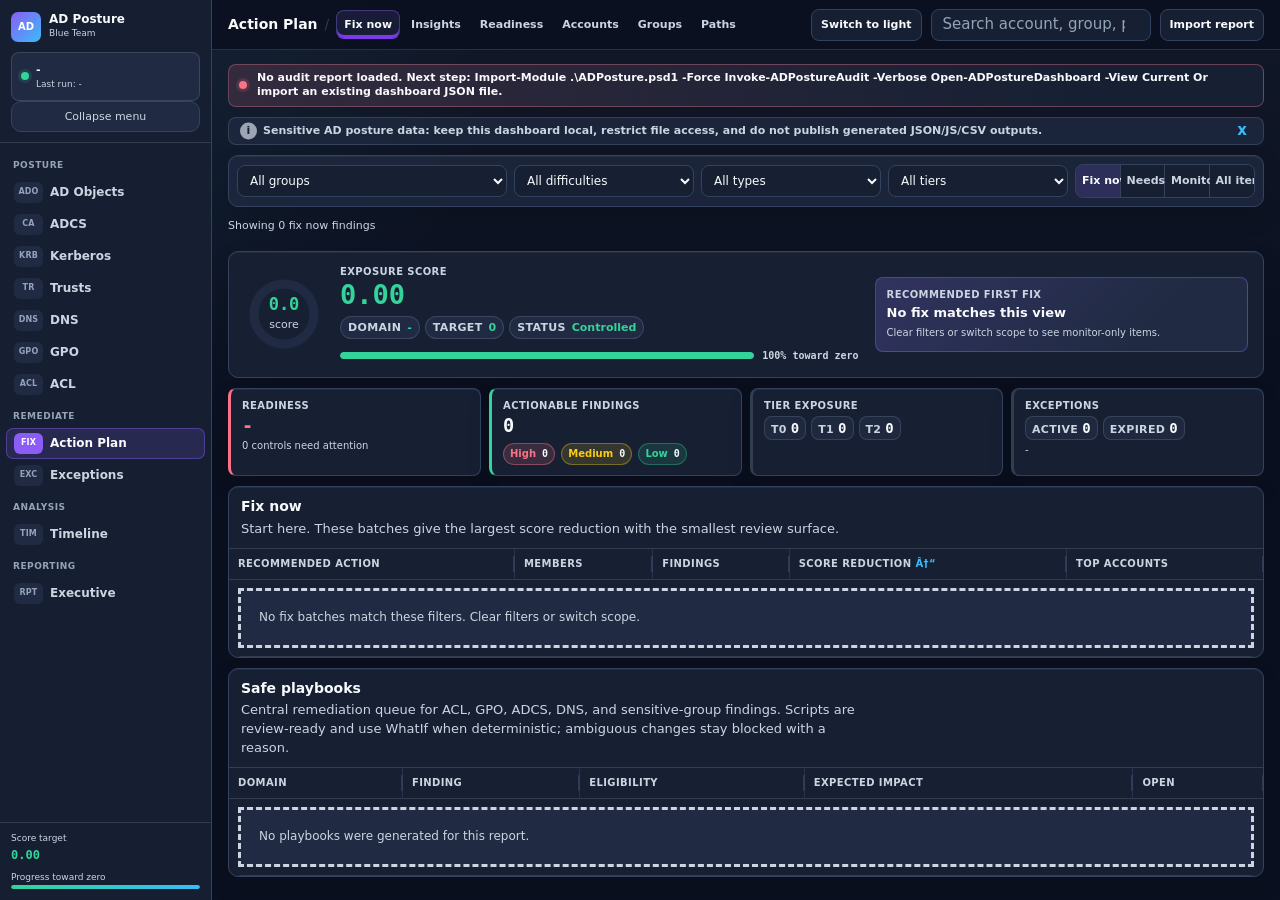
==== dashboard/index.html @ cb4cb3f1 "Initial AD Posture v1 release" ====
<!DOCTYPE html>
<html lang="en">
<head>
  <meta charset="UTF-8" />
  <meta name="viewport" content="width=device-width, initial-scale=1" />
  <meta name="referrer" content="no-referrer" />
  <meta http-equiv="Content-Security-Policy" content="default-src 'self'; script-src 'self'; style-src 'self' 'unsafe-inline'; img-src 'self' data:; object-src 'none'; base-uri 'none'; form-action 'none'" />
  <title>AD Posture - Action Plan</title>
  <link rel="stylesheet" href="styles-v2.css" />
</head>
<body data-page="index.html">
<div class="shell">
  <aside class="sidebar">
    <div class="sb-header">
      <div class="sb-logo">
        <div class="sb-logo-icon">AD</div>
        <div>
          <div class="sb-logo-text">AD Posture</div>
          <div class="sb-logo-ver">Blue Team</div>
        </div>
      </div>
      <div class="sb-domain">
        <div class="sb-domain-dot"></div>
        <div>
          <div class="sb-domain-name" id="sb-domain">-</div>
          <div class="sb-domain-sub" id="sb-lastrun">Last run: -</div>
        </div>
      </div>
    </div>
    <div class="sb-nav">
      <div class="sb-section-label">Posture</div>
      <a class="sb-item" href="objects.html"><span class="sb-icon">ADO</span><span>AD Objects</span></a>
      <a class="sb-item" href="adcs.html"><span class="sb-icon">CA</span><span>ADCS</span></a>
      <a class="sb-item" href="auth.html"><span class="sb-icon">KRB</span><span>Kerberos</span></a>
      <a class="sb-item" href="trusts.html"><span class="sb-icon">TR</span><span>Trusts</span></a>
      <a class="sb-item" href="dns.html"><span class="sb-icon">DNS</span><span>DNS</span></a>
      <a class="sb-item" href="gpo.html"><span class="sb-icon">GPO</span><span>GPO</span></a>
      <a class="sb-item" href="acl.html"><span class="sb-icon">ACL</span><span>ACL</span></a>
      <div class="sb-section-label">Remediate</div>
      <a class="sb-item active" aria-current="page" href="index.html"><span class="sb-icon">FIX</span><span>Action Plan</span></a>
      <a class="sb-item" href="exceptions.html"><span class="sb-icon">EXC</span><span>Exceptions</span></a>
      <div class="sb-section-label">Analysis</div>
      <a class="sb-item" href="timeline.html"><span class="sb-icon">TIM</span><span>Timeline</span></a>
      <div class="sb-section-label">Reporting</div>
      <a class="sb-item" href="executive.html"><span class="sb-icon">RPT</span><span>Executive</span></a>
    </div>
    <div class="sb-footer">
      <div class="sb-footer-label">Score target</div>
      <div class="sb-footer-val ok" id="sb-target">0.00</div>
      <div class="sb-footer-label">Progress toward zero</div>
      <div class="sb-progress-bar"><div class="sb-progress-fill" id="sb-progress" style="width:0%"></div></div>
    </div>
  </aside>
  <div class="main">
    <header class="topbar">
      <div class="topbar-left">
        <span class="page-title">Action Plan</span><span class="topbar-sep">/</span>
        <nav class="topbar-tabs" aria-label="Action plan sections">
          <button type="button" class="topbar-tab" data-panel="actions-panel">Fix now</button>
          <button type="button" class="topbar-tab" data-panel="insights-panel">Insights</button>
          <button type="button" class="topbar-tab" data-panel="readiness-panel">Readiness</button>
          <button type="button" class="topbar-tab" data-panel="accounts-panel">Accounts</button>
          <button type="button" class="topbar-tab" data-panel="groups-panel">Groups</button>
          <button type="button" class="topbar-tab" data-panel="members-panel">Paths</button>
        </nav>
      </div>
      <div class="topbar-right">
        <div class="search-box"><input type="search" id="search" placeholder="Search account, group, path..." aria-label="Search findings" /><span class="kbd">Ctrl K</span></div>
        <label class="btn-icon" title="Import audit report">Import report<input type="file" id="file-input" accept=".json" style="display:none" /></label>
      </div>
    </header>
    <main class="content">
      <div class="alert" id="load-hint">Loading audit report...</div>
      <div class="security-banner">Sensitive AD posture data: keep this dashboard local, restrict file access, and do not publish generated JSON/JS/CSV outputs.</div>
      <div class="toolbar">
        <select id="filter-group"></select>
        <select id="filter-difficulty"><option value="">All difficulties</option><option>Low</option><option>Medium</option><option>High</option></select>
        <select id="filter-type"><option value="">All types</option><option>User</option><option>ServiceAccount</option><option>Computer</option><option>Group</option></select>
        <select id="filter-tier"><option value="">All tiers</option><option>Tier 0</option><option>Tier 1</option><option>Tier 2</option></select>
        <div class="scope-toggle" id="filter-scope" role="group" aria-label="Finding scope">
          <button type="button" class="scope-option active" data-scope="remediable" title="Findings that can be fixed directly, e.g. remove the principal from the group">Fix now</button>
          <button type="button" class="scope-option" data-scope="actionable" title="Findings with a known remediation path, including policy or delegation changes">Needs review</button>
          <button type="button" class="scope-option" data-scope="native" title="Built-in AD principals, e.g. SYSTEM or Domain Admins; monitor separately">Monitor only</button>
          <button type="button" class="scope-option" data-scope="all" title="Show every finding regardless of remediation scope">All items</button>
        </div>
      </div>
      <div class="filter-summary" id="filter-summary" aria-live="polite"></div>
      <div class="score-hero">
        <div class="ring-wrap">
          <svg viewBox="0 0 80 80" aria-hidden="true">
            <circle cx="40" cy="40" r="30" fill="none" stroke="var(--surface-2)" stroke-width="9"></circle>
            <circle id="score-ring-fill" cx="40" cy="40" r="30" fill="none" stroke="var(--danger)" stroke-width="9" stroke-linecap="round" stroke-dasharray="188.5" stroke-dashoffset="188.5" transform="rotate(-90 40 40)"></circle>
          </svg>
          <div class="ring-center"><span class="ring-num" id="ring-num">-</span><span class="ring-lbl">score</span></div>
        </div>
        <div class="score-info">
          <div class="score-kpi-label">Exposure score</div>
          <div class="score-kpi-val" id="kpi-score">-</div>
          <div class="score-kpi-sub">Target: <span id="kpi-target">0</span> &nbsp; / &nbsp; Domain: <span id="kpi-domain">-</span></div>
          <div class="score-progress-wrap"><div class="score-progress-bar"><div class="score-progress-fill" id="score-progress-fill"></div></div><span class="score-progress-pct" id="score-progress-pct">-</span></div>
        </div>
        <div class="next-action" id="next-action">
          <div class="next-action-label">Recommended first fix</div>
          <div class="next-action-title">Loading remediation priority...</div>
          <div class="next-action-meta">Waiting for audit data.</div>
        </div>
      </div>
      <div class="kpi-grid">
        <div class="kpi-card"><div class="kpi-label">Readiness</div><div class="kpi-val" id="kpi-readiness">-</div><div class="kpi-sub" id="kpi-readiness-sub">Controls needing attention</div></div>
        <div class="kpi-card"><div class="kpi-label">Actionable findings</div><div class="kpi-val" id="kpi-actionable">-</div><div class="kpi-sub" id="kpi-remediation">-</div></div>
        <div class="kpi-card"><div class="kpi-label">Tier exposure</div><div class="kpi-val" id="kpi-tiering">-</div></div>
        <div class="kpi-card"><div class="kpi-label">Exceptions</div><div class="kpi-val" id="kpi-exceptions">-</div><div class="kpi-sub" id="kpi-time">-</div></div>
      </div>
      <section class="panel focus-panel" id="insights-panel">
      <div class="panel-title-row">
        <div>
          <h2>Exposure insights</h2>
          <p class="sub" style="margin:0">Quick visual read of tiering, effort, account mix, and highest exposure groups.</p>
        </div>
        <div class="insight-summary" id="insight-summary">-</div>
      </div>
      <div class="chart-grid">
        <div class="chart-tile">
          <h3>Privilege tiers</h3>
          <div class="donut-row">
            <div class="donut" id="tier-donut" aria-label="Privilege tier distribution"></div>
            <div class="legend" id="tier-legend"></div>
          </div>
        </div>
        <div class="chart-tile">
          <h3>Remediation effort</h3>
          <div class="bar-list" id="difficulty-chart"></div>
        </div>
        <div class="chart-tile">
          <h3>Account types</h3>
          <div class="bar-list" id="account-type-chart"></div>
        </div>
        <div class="chart-tile chart-wide">
          <h3>Top groups by exposure</h3>
          <div class="bar-list compact" id="top-groups-chart"></div>
        </div>
      </div>
    </section>

    <section class="panel focus-panel" id="readiness-panel">
      <div class="panel-title-row">
        <div>
          <h2>Readiness scorecard</h2>
          <p class="sub" style="margin:0">Control view for remediation planning. The target is all controls passing and exposure score at 0.</p>
        </div>
        <div class="readiness-meter" id="readiness-meter">-</div>
      </div>
      <div class="scorecard-grid" id="scorecard-grid"></div>
    </section>

      <section class="panel focus-panel" id="actions-panel">
      <h2>Fix now</h2>
      <p class="sub" style="margin:0 0 0.75rem">Start here. These batches give the largest score reduction with the smallest review surface.</p>
      <div class="table-scroll compact-table-scroll">
        <table id="actions-table" class="actions-table">
          <thead><tr><th class="sortable">Recommended action</th><th class="sortable">Members</th><th class="sortable">Findings</th><th class="sortable sorted-desc">Score reduction</th><th class="sortable">Top accounts</th></tr></thead>
          <tbody></tbody>
        </table>
      </div>
    </section>

    <section class="panel focus-panel" id="groups-panel">
      <h2>Group exposure</h2>
      <p class="sub" style="margin:0 0 0.75rem">Separate summary for prioritizing which sensitive groups need review first.</p>
      <div class="table-scroll compact-table-scroll">
        <table id="groups-table">
          <thead>
            <tr><th class="sortable">Group</th><th class="sortable">AD scope</th><th class="sortable">Privilege tier</th><th class="sortable">Members</th><th class="sortable sorted-desc">Aggregate score</th><th>Bar</th></tr>
          </thead>
          <tbody></tbody>
        </table>
      </div>
    </section>

    <section class="panel focus-panel" id="accounts-panel">
      <h2>Account exposure</h2>
      <p class="sub" style="margin:0 0 0.75rem">Shows identities that appear through multiple sensitive paths.</p>
      <div class="table-scroll compact-table-scroll">
        <table id="accounts-table" class="accounts-table">
          <thead><tr><th class="sortable">Account</th><th class="sortable">Type</th><th class="sortable">Paths</th><th class="sortable">Groups</th><th class="sortable sorted-desc">Total score</th><th class="sortable">Why it matters</th></tr></thead>
          <tbody></tbody>
        </table>
      </div>
    </section>

    <section class="panel focus-panel" id="members-panel">
      <h2>Access paths</h2>
      <p class="sub" style="margin:0 0 0.75rem">Operational queue sorted by score. Expand a row for UAC, ATT&CK, identity origin, dates, and score math.</p>
      <div class="table-scroll">
        <table id="findings-table">
          <thead>
            <tr>
              <th class="sortable sorted-desc" data-sort="RiskScore">Score</th>
              <th class="sortable" data-sort="MemberSam">Member</th>
              <th class="sortable" data-sort="SensitiveGroup">Group</th>
              <th class="sortable" data-sort="PrivilegeTier">Tier</th>
              <th class="sortable" data-sort="AccountType">Type</th>
              <th class="sortable" data-sort="AccountStatus">Status</th>
              <th class="sortable" data-sort="MembershipChain">Access path</th>
              <th class="sortable" data-sort="WhyThisMatters">Why this matters</th>
              <th class="sortable" data-sort="RemediationDifficulty">Difficulty</th>
              <th class="sortable" data-sort="CleanupActions">Fix</th>
              <th>Details</th>
              <th>Script</th>
            </tr>
          </thead>
          <tbody></tbody>
        </table>
      </div>
    </section>

    <section class="panel focus-panel" id="playbooks-panel">
      <h2>Safe playbooks</h2>
      <p class="sub" style="margin:0 0 0.75rem">Central remediation queue for ACL, GPO, ADCS, DNS, and sensitive-group findings. Scripts are review-ready and use WhatIf when deterministic; ambiguous changes stay blocked with a reason.</p>
      <div class="table-scroll compact-table-scroll">
        <table id="playbooks-table">
          <thead>
            <tr><th>Domain</th><th>Finding</th><th>Eligibility</th><th>Expected impact</th><th>Open</th></tr>
          </thead>
          <tbody></tbody>
        </table>
      </div>
    </section>

    <section class="panel script-panel" id="script-panel" hidden>
      <div class="panel-title-row">
        <div>
          <h2>Remediation script</h2>
          <p class="sub" style="margin:0">Select a finding to generate a review-ready PowerShell script.</p>
        </div>
        <div class="script-actions">
          <button type="button" class="secondary" id="copy-script" disabled>Copy</button>
          <button type="button" id="download-script" disabled>Download TXT</button>
        </div>
      </div>
      <pre id="script-output" class="chain script-output">No script generated yet.</pre>
    </section>
    </main>
  </div>
</div>
  <script src="bootstrap.js"></script>
  <script src="shared.js"></script>
  <script src="app.js"></script>
  <script src="table-tools.js"></script>
</body>
</html>
---- dashboard/styles-v2.css ----
/* AD Posture - consolidated dashboard design system */

*, *::before, *::after {
  box-sizing: border-box;
}

:root {
  --bg: #0b1020;
  --bg-elevated: #111827;
  --surface: #172033;
  --surface-2: #202b43;
  --surface-3: #2e3b59;
  --surface-soft: rgba(32, 43, 67, 0.72);
  --border: #33435f;
  --border-soft: rgba(148, 163, 184, 0.22);
  --text: #f8fafc;
  --muted: #cbd5e1;
  --subtle: #94a3b8;
  --risk: #fb7185;
  --danger: #fb7185;
  --risk-strong: #f43f5e;
  --risk-bg: rgba(251, 113, 133, 0.15);
  --risk-br: rgba(251, 113, 133, 0.42);
  --warn: #facc15;
  --warn-bg: rgba(250, 204, 21, 0.13);
  --warn-br: rgba(250, 204, 21, 0.36);
  --trust: #38bdf8;
  --trust-bg: rgba(56, 189, 248, 0.13);
  --trust-br: rgba(56, 189, 248, 0.36);
  --remediation: #34d399;
  --ok: #34d399;
  --remediation-bg: rgba(52, 211, 153, 0.13);
  --remediation-br: rgba(52, 211, 153, 0.34);
  --evidence: #a78bfa;
  --evidence-bg: rgba(167, 139, 250, 0.14);
  --evidence-br: rgba(167, 139, 250, 0.36);
  --accent: #8b5cf6;
  --accent-bg: rgba(139, 92, 246, 0.16);
  --accent-br: rgba(139, 92, 246, 0.42);
  --accent-str: #7c3aed;
  --shadow: 0 18px 42px rgba(0, 0, 0, 0.18);
  --shadow-soft: 0 1px 0 rgba(248, 250, 252, 0.05) inset, 0 10px 24px rgba(0, 0, 0, 0.12);
  --font-sans: system-ui, -apple-system, "Segoe UI", Arial, sans-serif;
  --font-mono: "Cascadia Mono", "Consolas", ui-monospace, SFMono-Regular, monospace;
  --radius-sm: 6px;
  --radius: 8px;
  --radius-lg: 10px;
  --radius-xl: 14px;
  --space-1: 4px;
  --space-2: 8px;
  --space-3: 12px;
  --space-4: 16px;
  --space-5: 20px;
  --space-6: 24px;
  color-scheme: dark;
}

html[data-theme="light"] {
  --bg: #eef4fb;
  --bg-elevated: #f8fbff;
  --surface: #ffffff;
  --surface-2: #f2f6fb;
  --surface-3: #dbe5f0;
  --surface-soft: rgba(255, 255, 255, 0.82);
  --border: #c4d2e2;
  --border-soft: rgba(71, 85, 105, 0.22);
  --text: #0f172a;
  --muted: #475569;
  --subtle: #64748b;
  --risk: #be123c;
  --danger: #be123c;
  --risk-strong: #9f1239;
  --risk-bg: rgba(225, 29, 72, 0.10);
  --risk-br: rgba(190, 18, 60, 0.28);
  --warn: #a16207;
  --warn-bg: rgba(217, 119, 6, 0.10);
  --warn-br: rgba(161, 98, 7, 0.27);
  --trust: #0369a1;
  --trust-bg: rgba(14, 116, 144, 0.10);
  --trust-br: rgba(3, 105, 161, 0.24);
  --remediation: #047857;
  --ok: #047857;
  --remediation-bg: rgba(5, 150, 105, 0.10);
  --remediation-br: rgba(4, 120, 87, 0.24);
  --evidence: #6d28d9;
  --evidence-bg: rgba(109, 40, 217, 0.10);
  --evidence-br: rgba(109, 40, 217, 0.25);
  --accent: #5b21b6;
  --accent-bg: rgba(91, 33, 182, 0.10);
  --accent-br: rgba(91, 33, 182, 0.24);
  --accent-str: #4c1d95;
  --shadow: 0 18px 38px rgba(15, 23, 42, 0.08);
  --shadow-soft: 0 1px 0 rgba(255, 255, 255, 0.74) inset, 0 10px 24px rgba(15, 23, 42, 0.07);
  color-scheme: light;
}

html {
  height: 100%;
  font-size: 15px;
  line-height: 1.55;
}

body {
  min-height: 100%;
  margin: 0;
  background:
    radial-gradient(circle at top left, rgba(56, 189, 248, 0.09), transparent 34rem),
    linear-gradient(180deg, var(--bg-elevated), var(--bg) 24rem);
  color: var(--text);
  font-family: var(--font-sans);
  -webkit-font-smoothing: antialiased;
  text-rendering: optimizeLegibility;
}

a {
  color: inherit;
  text-decoration: none;
}

button,
input,
select {
  font: inherit;
}

button {
  cursor: pointer;
}

.shell {
  display: grid;
  grid-template-columns: 248px minmax(0, 1fr);
  min-height: 100vh;
}

.sidebar {
  position: sticky;
  top: 0;
  display: flex;
  flex-direction: column;
  height: 100vh;
  overflow-x: hidden;
  overflow-y: auto;
  background: color-mix(in srgb, var(--surface) 94%, var(--bg));
  border-right: 1px solid var(--border);
  scrollbar-width: thin;
  scrollbar-color: var(--surface-3) transparent;
}

.sidebar-toggle {
  width: 100%;
  border: 1px solid var(--border);
  border-radius: 10px;
  padding: 6px 8px;
  background: var(--surface-2);
  color: var(--muted);
  font: inherit;
  font-size: 11px;
  cursor: pointer;
}

body.sidebar-collapsed .shell {
  grid-template-columns: 70px minmax(0, 1fr);
}

body.sidebar-collapsed .sb-logo > div:not(.sb-logo-icon),
body.sidebar-collapsed .sb-domain,
body.sidebar-collapsed .sb-footer,
body.sidebar-collapsed .sb-section-label,
body.sidebar-collapsed .sb-item span:not(.sb-icon) {
  display: none;
}

body.sidebar-collapsed .sb-logo,
body.sidebar-collapsed .sb-item {
  justify-content: center;
}

body.sidebar-collapsed .sb-nav,
body.sidebar-collapsed .sb-header {
  padding-left: 7px;
  padding-right: 7px;
}

.mini-link {
  display: inline-block;
  margin-top: 6px;
  color: var(--accent);
  font-size: 11px;
  font-weight: 800;
}

.sb-header {
  padding: 18px 16px 16px;
  border-bottom: 1px solid var(--border-soft);
}

.sb-logo,
.sb-domain,
.sb-item,
.topbar,
.topbar-left,
.topbar-right,
.search-box,
.btn-icon,
.theme-toggle,
.security-banner,
.alert,
.filter-summary,
.filter-chip,
.filter-clear,
.bar-label,
.legend-item,
.trend-meta,
.score-progress-wrap,
.panel-title-row,
.scorecard-head,
.script-actions {
  display: flex;
  align-items: center;
}

.sb-logo {
  gap: 10px;
}

.sb-logo-icon {
  display: inline-flex;
  align-items: center;
  justify-content: center;
  width: 34px;
  height: 34px;
  border-radius: 9px;
  background: linear-gradient(135deg, var(--accent), var(--trust));
  color: #fff;
  font-size: 12px;
  font-weight: 850;
  letter-spacing: 0;
  flex: 0 0 auto;
}

.sb-logo-text {
  color: var(--text);
  font-size: 14px;
  font-weight: 760;
  line-height: 1.15;
}

.sb-logo-ver,
.sb-domain-sub,
.sb-footer-label,
.sub,
.panel-sub,
.kpi-sub,
.score-kpi-sub,
.scorecard-desc,
.scorecard-count,
.next-action-meta,
.next-action-accounts,
.chain {
  color: var(--muted);
}

.sb-logo-ver,
.sb-domain-sub,
.sb-footer-label {
  font-size: 11px;
}

.sb-domain {
  gap: 9px;
  margin-top: 16px;
  padding: 11px 12px;
  background: var(--surface-2);
  border: 1px solid var(--border-soft);
  border-radius: var(--radius-lg);
  min-width: 0;
}

.sb-domain-dot {
  width: 8px;
  height: 8px;
  border-radius: 50%;
  background: var(--remediation);
  box-shadow: 0 0 0 3px var(--remediation-bg);
  flex: 0 0 auto;
}

.sb-domain-name {
  color: var(--text);
  font-size: 13px;
  font-weight: 700;
  overflow-wrap: anywhere;
}

.sb-nav {
  flex: 1;
  padding: 12px 10px;
}

.sb-section-label {
  padding: 16px 10px 7px;
  color: var(--subtle);
  font-size: 11px;
  font-weight: 760;
  letter-spacing: 0.055em;
  text-transform: uppercase;
}

.sb-item {
  gap: 10px;
  min-height: 40px;
  margin-bottom: 3px;
  padding: 8px 10px;
  border: 1px solid transparent;
  border-radius: var(--radius-lg);
  color: var(--muted);
  font-size: 14px;
  font-weight: 620;
  overflow: hidden;
  white-space: nowrap;
  transition: background-color 0.14s ease, border-color 0.14s ease, color 0.14s ease;
}

.sb-item:hover,
.sb-item.active {
  background: var(--accent-bg);
  border-color: var(--accent-br);
  color: var(--text);
}

.sb-icon {
  display: inline-flex;
  align-items: center;
  justify-content: center;
  width: 34px;
  height: 26px;
  border-radius: var(--radius);
  background: var(--surface-2);
  color: var(--subtle);
  font-size: 10px;
  font-weight: 850;
  letter-spacing: 0.02em;
  flex: 0 0 auto;
}

.sb-item:hover .sb-icon,
.sb-item.active .sb-icon {
  background: var(--accent);
  color: #fff;
}

.sb-badge {
  display: none !important;
}

.sb-footer {
  padding: 14px 16px 18px;
  border-top: 1px solid var(--border-soft);
}

.sb-footer-val {
  margin: 2px 0 9px;
  color: var(--remediation);
  font-family: var(--font-mono);
  font-size: 14px;
  font-weight: 760;
}

.sb-footer-val.ok {
  color: var(--ok);
}

.sb-progress-bar {
  height: 6px;
  overflow: hidden;
  background: var(--surface-2);
  border-radius: 999px;
}

.sb-progress-fill {
  height: 100%;
  background: linear-gradient(90deg, var(--remediation), var(--trust));
  border-radius: inherit;
  transition: width 0.55s ease;
}

.main {
  min-width: 0;
}

.topbar {
  position: sticky;
  top: 0;
  z-index: 20;
  justify-content: space-between;
  gap: 16px;
  min-height: 64px;
  padding: 12px 28px;
  background: color-mix(in srgb, var(--bg) 86%, transparent);
  border-bottom: 1px solid var(--border-soft);
  backdrop-filter: blur(16px);
}

.topbar-left {
  gap: 10px;
  min-width: 0;
}

.page-title {
  color: var(--text);
  font-size: 17px;
  font-weight: 780;
  white-space: nowrap;
}

.topbar-sep {
  color: var(--surface-3);
  font-size: 18px;
}

.topbar-sub {
  color: var(--muted);
  font-size: 13px;
  overflow: hidden;
  text-overflow: ellipsis;
  white-space: nowrap;
}

.topbar-tabs {
  display: flex;
  flex-wrap: wrap;
  gap: 6px;
}

.topbar-tab {
  min-height: 36px;
  padding: 7px 11px;
  border: 1px solid transparent;
  border-radius: var(--radius);
  background: transparent;
  color: var(--muted);
  font-size: 13px;
  font-weight: 650;
  white-space: nowrap;
  transition: background-color 0.14s ease, border-color 0.14s ease, color 0.14s ease;
}

.topbar-tab:hover,
.topbar-tab.active {
  background: var(--accent-bg);
  border-color: var(--accent-br);
  color: var(--text);
}

.topbar-right {
  justify-content: flex-end;
  gap: 9px;
  flex: 0 0 auto;
}

.search-box,
.btn-icon,
.theme-toggle,
.toolbar input[type="search"],
.toolbar select,
.scope-option,
.filter-clear,
.btn-clear-filters,
button.secondary,
button.action-script,
.next-action-button {
  min-height: 38px;
  border: 1px solid var(--border);
  border-radius: var(--radius);
  background: var(--surface);
  color: var(--text);
}

.search-box {
  gap: 8px;
  width: 250px;
  padding: 0 12px;
}

.search-box input,
.toolbar input[type="search"] {
  min-width: 0;
  width: 100%;
  border: 0;
  background: transparent;
  color: var(--text);
  outline: 0;
}

.search-box input::placeholder,
.toolbar input[type="search"]::placeholder {
  color: var(--subtle);
}

.kbd {
  display: none;
}

.btn-icon,
.theme-toggle,
button.secondary,
button.action-script,
.next-action-button {
  display: inline-flex;
  align-items: center;
  justify-content: center;
  gap: 7px;
  padding: 8px 12px;
  font-size: 13px;
  font-weight: 700;
  transition: transform 0.14s ease, background-color 0.14s ease, border-color 0.14s ease;
}

.btn-icon:hover,
.theme-toggle:hover,
button.secondary:hover,
button.action-script:hover,
.next-action-button:hover {
  transform: translateY(-1px);
  border-color: var(--accent-br);
  background: var(--accent-bg);
}

.content {
  display: flex;
  flex-direction: column;
  gap: var(--space-5);
  width: min(100%, 1500px);
  margin: 0 auto;
  padding: 26px 30px 34px;
}

.alert,
.security-banner {
  gap: 10px;
  min-height: 42px;
  padding: 11px 14px;
  border-radius: var(--radius-lg);
  font-size: 13px;
  line-height: 1.45;
}

.alert {
  border: 1px solid var(--border);
  background: var(--surface);
  color: var(--muted);
}

.alert::before {
  content: "";
  width: 8px;
  height: 8px;
  border-radius: 50%;
  background: var(--trust);
  box-shadow: 0 0 0 3px var(--trust-bg);
  flex: 0 0 auto;
}

.alert.success {
  border-color: var(--remediation-br);
  background: var(--remediation-bg);
  color: var(--text);
}

.alert.error {
  border-color: var(--risk-br);
  background: var(--risk-bg);
  color: var(--text);
}

.alert.error::before {
  background: var(--risk);
  box-shadow: 0 0 0 3px var(--risk-bg);
}

.security-banner {
  position: relative;
  padding-left: 48px;
  padding-right: 48px;
  border: 1px solid var(--trust-br);
  background: linear-gradient(135deg, var(--trust-bg), var(--surface));
  color: var(--text);
}

.security-banner::before {
  content: "i";
  position: absolute;
  left: 14px;
  top: 50%;
  display: inline-flex;
  align-items: center;
  justify-content: center;
  width: 22px;
  height: 22px;
  border-radius: 50%;
  background: var(--trust);
  color: var(--bg);
  font-weight: 850;
  transform: translateY(-50%);
}

.security-banner-close {
  position: absolute;
  right: 10px;
  top: 50%;
  display: inline-flex;
  align-items: center;
  justify-content: center;
  width: 28px;
  height: 28px;
  border: 1px solid var(--border-soft);
  border-radius: 999px;
  background: var(--surface);
  color: var(--muted);
  font-size: 18px;
  line-height: 1;
  transform: translateY(-50%);
}

.security-banner-close:hover {
  border-color: var(--trust-br);
  color: var(--text);
}

.toolbar {
  display: grid;
  grid-template-columns: minmax(260px, 1.5fr) repeat(auto-fit, minmax(150px, 1fr));
  gap: 10px;
  align-items: center;
  padding: 14px;
  border: 1px solid var(--border);
  border-radius: var(--radius-xl);
  background: var(--surface-soft);
  box-shadow: var(--shadow-soft);
}

.toolbar input[type="search"],
.toolbar select {
  min-width: 0;
  padding: 8px 11px;
  font-size: 14px;
  outline: 0;
}

.toolbar select {
  background: var(--surface);
}

.toolbar input[type="search"]:focus,
.toolbar select:focus,
.search-box:focus-within {
  border-color: var(--accent-br);
  box-shadow: 0 0 0 3px var(--accent-bg);
}

.scope-toggle {
  display: grid;
  grid-template-columns: repeat(4, minmax(0, 1fr));
  overflow: hidden;
  border: 1px solid var(--border);
  border-radius: var(--radius);
}

.scope-option {
  border: 0;
  border-right: 1px solid var(--border);
  border-radius: 0;
  background: var(--surface);
  color: var(--muted);
  font-size: 13px;
  font-weight: 700;
  white-space: nowrap;
}

.scope-option:last-child {
  border-right: 0;
}

.scope-option:hover,
.scope-option.active {
  background: var(--accent-bg);
  color: var(--text);
}

.btn-clear-filters {
  display: none;
  justify-content: center;
  padding: 8px 12px;
  border-color: var(--risk-br);
  background: var(--risk-bg);
  color: var(--text);
  font-size: 13px;
  font-weight: 750;
}

.btn-clear-filters.visible {
  display: inline-flex;
}

.filter-summary {
  flex-wrap: wrap;
  gap: 8px;
  min-height: 32px;
}

.filter-count,
.filter-chip,
.filter-clear {
  min-height: 30px;
  font-size: 13px;
}

.filter-count {
  color: var(--muted);
}

.filter-chip {
  gap: 7px;
  padding: 4px 10px;
  border: 1px solid var(--accent-br);
  border-radius: 999px;
  background: var(--accent-bg);
  color: var(--text);
}

.filter-chip strong {
  color: var(--muted);
  font-weight: 700;
}

.filter-chip span {
  display: inline-flex;
  align-items: center;
  justify-content: center;
  width: 17px;
  height: 17px;
  border-radius: 50%;
  background: color-mix(in srgb, var(--text) 10%, transparent);
  color: var(--muted);
  font-size: 11px;
  font-weight: 850;
}

.filter-clear {
  padding: 4px 11px;
  border-radius: 999px;
}

.score-hero,
.panel,
.kpi-card,
.card,
.chart-tile,
.scorecard-item,
.profile-block,
.empty-state {
  border: 1px solid var(--border);
  background: var(--surface);
  box-shadow: var(--shadow-soft);
}

.score-hero {
  display: grid;
  grid-template-columns: auto minmax(300px, 1fr) minmax(360px, 0.9fr);
  gap: 28px;
  align-items: center;
  min-height: 166px;
  padding: 24px 26px;
  border-radius: var(--radius-xl);
}

.ring-wrap,
.ring-wrap svg {
  position: relative;
  width: 104px;
  height: 104px;
  flex: 0 0 auto;
}

.ring-center {
  position: absolute;
  inset: 0;
  display: flex;
  flex-direction: column;
  align-items: center;
  justify-content: center;
}

.ring-num {
  color: var(--risk);
  font-family: var(--font-mono);
  font-size: 22px;
  font-weight: 850;
  line-height: 1;
}

.ring-lbl {
  margin-top: 3px;
  color: var(--muted);
  font-size: 11px;
}

.score-info {
  min-width: 0;
}

.score-kpi-label,
.kpi-label,
.card h3,
.chart-tile h3,
th,
.next-action-label {
  color: var(--muted);
  font-size: 12px;
  font-weight: 800;
  letter-spacing: 0.04em;
  line-height: 1.3;
  text-transform: uppercase;
}

.score-kpi-val {
  margin-top: 5px;
  color: var(--risk);
  font-family: var(--font-mono);
  font-size: 34px;
  font-weight: 850;
  line-height: 1.05;
}

.score-kpi-sub {
  display: flex;
  flex-wrap: wrap;
  gap: 8px;
  margin-top: 10px;
  font-size: 14px;
}

.score-context {
  display: inline-flex;
  align-items: center;
  gap: 6px;
  min-height: 28px;
  padding: 4px 9px;
  border: 1px solid var(--border-soft);
  border-radius: 999px;
  background: var(--surface-2);
}

.score-context em,
.metric-pair em {
  color: var(--muted);
  font-size: 11px;
  font-style: normal;
  font-weight: 800;
  letter-spacing: 0.03em;
  text-transform: uppercase;
}

.score-context strong {
  color: var(--remediation);
  font-weight: 750;
}

.score-progress-wrap {
  display: grid;
  grid-template-columns: minmax(0, 1fr) auto;
  gap: 12px;
  margin-top: 16px;
}

.score-progress-bar,
.bar-track,
.sb-progress-bar {
  background: color-mix(in srgb, var(--surface-3) 58%, transparent);
}

.score-progress-bar {
  flex: 1;
  height: 7px;
  overflow: hidden;
  border-radius: 999px;
}

.score-progress-fill,
.bar-track span,
.bar-track .bar-fill {
  display: block;
  height: 100%;
  border-radius: inherit;
  background: linear-gradient(90deg, var(--remediation), var(--trust));
}

.score-progress-pct {
  color: var(--muted);
  font-family: var(--font-mono);
  font-size: 12px;
  font-weight: 750;
  white-space: nowrap;
}

.next-action {
  min-width: 0;
  padding: 18px;
  border: 1px solid var(--accent-br);
  border-radius: var(--radius-xl);
  background:
    linear-gradient(135deg, var(--accent-bg), transparent 72%),
    var(--surface-2);
}

.next-action-title {
  margin-top: 7px;
  color: var(--text);
  font-size: 17px;
  font-weight: 800;
  line-height: 1.35;
}

.next-action-meta,
.next-action-accounts {
  margin-top: 7px;
  font-size: 13px;
}

.next-action-stats {
  display: grid;
  grid-template-columns: repeat(3, minmax(0, 1fr));
  gap: 8px;
  margin-top: 12px;
}

.next-action-stats span {
  min-width: 0;
  padding: 8px 9px;
  border: 1px solid var(--border-soft);
  border-radius: var(--radius);
  background: var(--surface);
  color: var(--muted);
  font-size: 12px;
  line-height: 1.25;
}

.next-action-stats strong {
  display: block;
  color: var(--text);
  font-family: var(--font-mono);
  font-size: 15px;
}

.next-action-button {
  width: 100%;
  margin-top: 14px;
  border-color: var(--accent-str);
  background: var(--accent);
  color: #fff;
}

.kpi-grid,
.grid {
  display: grid;
  grid-template-columns: repeat(12, minmax(0, 1fr));
  gap: 14px;
}

.kpi-card,
.card {
  grid-column: span 3;
  min-height: 126px;
  min-width: 0;
  padding: 18px 20px;
  border-radius: var(--radius-xl);
  overflow: hidden;
}

.kpi-grid > .kpi-card:nth-child(-n+2),
.grid > .card:nth-child(-n+3) {
  grid-column: span 4;
  background:
    linear-gradient(135deg, color-mix(in srgb, var(--accent-bg) 72%, transparent), transparent 76%),
    var(--surface);
}

.kpi-val,
.value {
  margin-top: 8px;
  color: var(--text);
  font-family: var(--font-mono);
  font-size: clamp(24px, 1.8vw, 32px);
  font-weight: 850;
  letter-spacing: 0;
  line-height: 1.12;
  overflow-wrap: anywhere;
}

.metric-number {
  display: inline-block;
  min-width: 1.8ch;
}

.metric-unit {
  margin-left: 4px;
  color: var(--muted);
  font-size: 0.66em;
  font-weight: 760;
}

.metric-composite {
  display: flex;
  flex-wrap: wrap;
  gap: 10px;
  align-items: stretch;
  margin-top: 12px;
  font-family: var(--font-sans);
  font-size: 15px;
  line-height: 1;
}

.metric-pair {
  display: inline-grid;
  grid-template-columns: auto auto;
  align-items: baseline;
  gap: 7px;
  min-width: max-content;
  padding: 8px 10px;
  border: 1px solid var(--border-soft);
  border-radius: var(--radius);
  background: color-mix(in srgb, var(--surface-2) 82%, transparent);
}

.metric-pair strong {
  color: var(--text);
  font-family: var(--font-mono);
  font-size: 20px;
}

.metric-chip {
  display: inline-flex;
  align-items: center;
  gap: 6px;
  min-height: 26px;
  margin: 8px 6px 0 0;
  padding: 4px 9px;
  border: 1px solid var(--border-soft);
  border-radius: 999px;
  background: var(--surface-2);
  color: var(--muted);
  font-size: 12px;
  font-weight: 760;
  white-space: nowrap;
}

.metric-chip strong {
  color: var(--text);
  font-family: var(--font-mono);
}

.metric-chip.danger {
  border-color: var(--risk-br);
  background: var(--risk-bg);
}

.metric-chip.warn {
  border-color: var(--warn-br);
  background: var(--warn-bg);
}

.metric-chip.ok {
  border-color: var(--remediation-br);
  background: var(--remediation-bg);
}

.score-high {
  color: var(--risk);
}

.kpi-val.ok,
.value.ok {
  color: var(--ok);
}

.kpi-val.warn,
.value.warn {
  color: var(--warn);
}

.kpi-val.danger,
.value.danger {
  color: var(--danger);
}

.score-mid {
  color: var(--warn);
}

.score-low,
.score-0 {
  color: var(--remediation);
}

.kpi-sub,
.sub {
  font-size: 13px;
  line-height: 1.45;
}

.value-sm { font-size: 20px; line-height: 1.25; }
.value-xs { font-size: 14px; line-height: 1.35; }
.value-md { font-size: 17px; line-height: 1.3; }
.value-lg { font-size: 34px; line-height: 1.1; }

.panel {
  border-radius: var(--radius-xl);
  overflow: hidden;
}

.panel-hidden,
.script-panel[hidden] {
  display: none !important;
}

.panel-head,
.panel-title-row {
  justify-content: space-between;
  gap: 16px;
  padding: 17px 18px 15px;
  border-bottom: 1px solid var(--border-soft);
  background: linear-gradient(180deg, var(--surface-2), transparent);
}

.panel-title,
.panel-title-row h2,
.panel > h2 {
  margin: 0;
  color: var(--text);
  font-size: 18px;
  font-weight: 820;
  line-height: 1.25;
}

.panel-sub,
.panel-title-row .sub,
.panel > h2 + .sub {
  max-width: 78ch;
}

.panel > h2 {
  padding: 18px 18px 0;
}

.panel > h2 + .sub {
  display: block;
  margin: 0 !important;
  padding: 7px 18px 15px;
}

.panel-body,
.chart-grid,
.scorecard-grid,
.rank-list,
.trend-bars {
  padding: 18px;
}

.panel-link {
  color: var(--trust);
  font-size: 13px;
  font-weight: 750;
  white-space: nowrap;
}

.insight-summary,
.readiness-meter {
  flex: 0 0 auto;
  color: var(--text);
  font-family: var(--font-mono);
  font-size: 16px;
  font-weight: 850;
}

.readiness-meter {
  font-size: 28px;
}

.object-profile .panel-title-row > div:first-child {
  min-width: 0;
}

.object-profile .panel-title-row h2 {
  max-width: 78ch;
  overflow-wrap: anywhere;
}

.object-profile .readiness-meter {
  display: grid;
  grid-template-columns: auto auto;
  grid-template-areas:
    "label label"
    "score severity";
  align-items: baseline;
  justify-content: end;
  gap: 3px 12px;
  min-width: 148px;
  padding: 9px 12px;
  border: 1px solid var(--border-soft);
  border-radius: var(--radius);
  background: var(--surface-2);
  font-family: var(--font-sans);
  font-size: 13px;
  text-align: right;
}

.profile-score-label {
  grid-area: label;
  color: var(--muted);
  font-size: 11px;
  font-weight: 820;
  letter-spacing: 0.04em;
  text-transform: uppercase;
}

.object-profile .readiness-meter strong {
  grid-area: score;
  font-family: var(--font-mono);
  font-size: 22px;
  line-height: 1;
}

.profile-severity {
  grid-area: severity;
  color: var(--text);
  font-size: 14px;
  font-weight: 820;
  line-height: 1;
  white-space: nowrap;
}

.chart-grid,
.scorecard-grid {
  display: grid;
  gap: 16px;
}

.chart-grid {
  grid-template-columns: repeat(auto-fit, minmax(280px, 1fr));
}

.scorecard-grid {
  grid-template-columns: repeat(auto-fit, minmax(310px, 1fr));
}

.chart-tile,
.scorecard-item,
.profile-block,
.empty-state {
  border-radius: var(--radius-lg);
}

.scorecard-item {
  display: grid;
  gap: 14px;
  min-height: 136px;
  padding: 18px 20px;
  background: var(--surface-2);
}

.scorecard-head {
  display: grid;
  grid-template-columns: minmax(0, 1fr) auto;
  gap: 10px 14px;
  align-items: start;
}

.scorecard-head strong {
  min-width: 0;
  color: var(--text);
  font-size: 15px;
  font-weight: 820;
  line-height: 1.35;
  overflow-wrap: anywhere;
}

.scorecard-head .badge {
  margin: 0;
  justify-self: end;
  white-space: nowrap;
}

.scorecard-count {
  display: inline-flex;
  align-items: baseline;
  width: fit-content;
  min-height: 30px;
  padding: 5px 10px;
  border: 1px solid var(--border-soft);
  border-radius: var(--radius);
  background: var(--surface);
  color: var(--text);
  font-family: var(--font-mono);
  font-size: 16px;
  font-weight: 820;
}

.scorecard-item .sub {
  margin: 0;
  max-width: 62ch;
  color: var(--muted);
  font-size: 13px;
  line-height: 1.55;
}

.chart-tile {
  padding: 16px;
  background: var(--surface-2);
}

.chart-wide {
  grid-column: span 2;
}

.chart-tile h3 {
  margin: 0 0 13px;
  color: var(--text);
}

.bar-list,
.legend,
.trend-bars,
.rank-list {
  display: grid;
  gap: 10px;
}

.bar-row,
.legend-item {
  display: grid;
  grid-template-columns: minmax(0, 1fr) auto;
  gap: 10px;
  min-height: 34px;
  padding: 9px 10px;
  border: 1px solid var(--border-soft);
  border-radius: var(--radius);
  background: var(--surface);
}

.bar-label {
  grid-column: 1 / -1;
  justify-content: space-between;
  gap: 12px;
  color: var(--text);
  font-size: 14px;
  font-weight: 720;
}

.bar-label strong,
.legend-item strong {
  color: var(--text);
  font-family: var(--font-mono);
  font-size: 14px;
}

.bar-track {
  grid-column: 1 / -1;
  height: 7px;
  overflow: hidden;
  border-radius: 999px;
}

.swatch,
.legend-dot {
  width: 11px;
  height: 11px;
  border-radius: 999px;
}

.donut-row {
  display: grid;
  grid-template-columns: minmax(120px, 150px) minmax(0, 1fr);
  gap: 16px;
  align-items: center;
}

.donut {
  width: 136px;
  height: 136px;
  border-radius: 50%;
}

.table-scroll {
  overflow: auto;
  border-top: 1px solid var(--border-soft);
  border-radius: 0 0 var(--radius-xl) var(--radius-xl);
  scrollbar-color: var(--accent-str) var(--surface-2);
}

.compact-table-scroll {
  max-height: 500px;
}

table {
  width: 100%;
  border-collapse: separate;
  border-spacing: 0;
  color: var(--text);
  font-size: 14px;
  table-layout: auto;
}

.actions-table,
#findings-table,
.objects-table,
.acl-table,
.gpo-table,
.adcs-table,
.auth-table,
.timeline-table,
.profile-table {
  min-width: 980px;
}

#findings-table,
.gpo-table,
.adcs-table {
  min-width: 1280px;
}

.objects-table,
.acl-table {
  min-width: 1180px;
}

th,
td {
  padding: 12px 14px;
  text-align: left;
  vertical-align: top;
  border-bottom: 1px solid var(--border-soft);
  line-height: 1.45;
}

th {
  position: sticky;
  top: 0;
  z-index: 2;
  background: var(--surface);
  white-space: nowrap;
}

td {
  color: var(--text);
}

tbody tr:nth-child(even) td {
  background: color-mix(in srgb, var(--surface-2) 42%, transparent);
}

tbody tr:hover td,
.selected-row td {
  background: var(--accent-bg);
}

.enhanced-table th {
  position: sticky;
}

.enhanced-table td,
.enhanced-table th {
  border-right: 1px solid color-mix(in srgb, var(--border) 70%, transparent);
}

.enhanced-table td:last-child,
.enhanced-table th:last-child {
  border-right: 0;
}

.sortable {
  cursor: pointer;
}

.sortable:hover {
  color: var(--text);
}

.sorted-asc::after {
  content: " â†‘";
  color: var(--trust);
}

.sorted-desc::after {
  content: " â†“";
  color: var(--trust);
}

.column-resize-handle {
  position: absolute;
  top: 0;
  right: -7px;
  z-index: 4;
  width: 14px;
  height: 100%;
  cursor: col-resize;
}

.column-resize-handle::after {
  content: "";
  position: absolute;
  top: 24%;
  right: 6px;
  width: 2px;
  height: 52%;
  border-radius: 999px;
  background: var(--border);
  opacity: 0.8;
}

body.resizing-column {
  cursor: col-resize;
}

.wrap,
.chain,
td small,
.profile-list dd,
.rank-main strong,
.rank-main span {
  overflow-wrap: anywhere;
}

.link-button {
  padding: 0;
  border: 0;
  background: transparent;
  color: var(--trust);
  font: inherit;
  font-weight: 780;
}

.link-button:hover {
  color: var(--text);
  text-decoration: underline;
}

.badge,
.uac-pill,
.attack-pill,
.tier-badge,
.score-pill {
  display: inline-flex;
  align-items: center;
  width: fit-content;
  max-width: 100%;
  margin: 0 5px 5px 0;
  padding: 3px 8px;
  border: 1px solid var(--border-soft);
  border-radius: 999px;
  background: var(--surface-2);
  color: var(--text);
  font-size: 12px;
  font-weight: 760;
  line-height: 1.25;
}

.badge-high,
.badge-fail,
.badge-tier0,
.pill-high,
.tier-0 {
  border-color: var(--risk-br);
  background: var(--risk-bg);
  color: var(--risk);
}

.badge-med,
.badge-review,
.badge-tier1,
.pill-medium,
.tier-1 {
  border-color: var(--warn-br);
  background: var(--warn-bg);
  color: var(--warn);
}

.badge-low,
.badge-pass,
.badge-tier2,
.pill-low,
.tier-2 {
  border-color: var(--remediation-br);
  background: var(--remediation-bg);
  color: var(--remediation);
}

.badge-excluded,
.pill-info {
  border-color: var(--trust-br);
  background: var(--trust-bg);
  color: var(--trust);
}

.uac-pill,
.attack-pill {
  border-color: var(--evidence-br);
  background: var(--evidence-bg);
  color: color-mix(in srgb, var(--evidence) 78%, var(--text));
}

.object-profile-grid,
.finding-detail-grid {
  display: grid;
  grid-template-columns: minmax(18rem, 0.9fr) minmax(18rem, 1.1fr);
  gap: 16px;
  padding: 18px;
}

.finding-detail-grid {
  grid-template-columns: minmax(0, 1fr);
}

.profile-block,
.finding-detail-grid > div {
  min-width: 0;
  padding: 16px;
  background: var(--surface-2);
}

.profile-block > strong,
.finding-detail-grid strong {
  display: block;
  margin-bottom: 11px;
  color: var(--text);
  font-size: 15px;
  font-weight: 820;
}

.profile-wide {
  grid-column: 1 / -1;
}

.profile-list {
  display: grid;
  grid-template-columns: minmax(8rem, 0.25fr) minmax(0, 1fr);
  gap: 9px 14px;
  margin: 0;
}

.profile-list dt {
  color: var(--muted);
  font-size: 13px;
  font-weight: 760;
}

.profile-list dd {
  margin: 0;
  color: var(--text);
  min-width: 0;
}

.adcs-attack-path {
  margin-top: 10px;
  padding-left: 20px;
}

.adcs-attack-path li {
  margin-bottom: 6px;
}

.profile-table {
  table-layout: fixed;
}

.empty-state,
.table-empty {
  padding: 18px;
  border-style: dashed;
  background: var(--surface-2);
  color: var(--muted);
}

.empty-state strong {
  color: var(--text);
}

.rank-list {
  display: grid;
}

.rank-item {
  display: grid;
  grid-template-columns: 32px minmax(0, 1fr) auto;
  align-items: center;
  gap: 12px;
  padding: 12px;
  border: 1px solid var(--border-soft);
  border-radius: var(--radius);
  background: var(--surface-2);
}

.rank-num {
  display: inline-flex;
  align-items: center;
  justify-content: center;
  width: 28px;
  height: 28px;
  border-radius: 50%;
  background: var(--surface);
  color: var(--muted);
  font-family: var(--font-mono);
  font-size: 12px;
  font-weight: 850;
}

.rank-main {
  min-width: 0;
}

.rank-main strong,
.rank-main span {
  display: block;
}

.rank-main strong {
  color: var(--text);
  font-size: 14px;
  line-height: 1.25;
}

.rank-main span {
  margin-top: 3px;
  color: var(--muted);
  font-size: 12px;
}

.rank-score {
  color: var(--risk);
  font-family: var(--font-mono);
  font-weight: 850;
}

.trend-item {
  display: grid;
  grid-template-columns: minmax(160px, 0.38fr) minmax(180px, 1fr) minmax(170px, 0.35fr);
  align-items: center;
  gap: 14px;
  padding: 12px;
  border: 1px solid var(--border-soft);
  border-radius: var(--radius);
  background: var(--surface-2);
}

.trend-meta {
  justify-content: space-between;
  gap: 10px;
  min-width: 0;
}

.trend-meta strong {
  white-space: nowrap;
}

.trend-meta span,
.rank-score {
  color: var(--risk);
}

.trend-item small {
  justify-self: end;
}

.script-panel {
  overflow: hidden;
}

.script-actions {
  gap: 8px;
}

.script-output {
  margin: 0;
  padding: 18px;
  overflow: auto;
  background: #020617;
  color: #dbeafe;
  font-family: var(--font-mono);
  font-size: 13px;
  line-height: 1.6;
}

.scope-toggle,
.topbar-tabs,
.toolbar,
.chart-grid,
.scorecard-grid,
.kpi-grid,
.grid,
.object-profile-grid,
.finding-detail-grid,
.rank-item,
.trend-item,
.next-action-stats {
  min-width: 0;
}

#os-table.os-action-table {
  min-width: 1180px;
  table-layout: fixed;
}

#os-table.os-action-table th,
#os-table.os-action-table td {
  padding: 9px 10px;
  vertical-align: middle;
}

#os-table .os-col-status {
  width: 132px;
}

#os-table .os-col-category {
  width: 150px;
}

#os-table .os-col-control {
  width: 340px;
}

#os-table .os-col-computer {
  width: 210px;
}

#os-table .os-col-values {
  width: 220px;
}

#os-table .os-status-cell,
#os-table .os-category-cell,
#os-table .os-computer-cell,
#os-table .os-values-cell,
#os-table .os-evidence-cell {
  overflow: hidden;
  text-overflow: ellipsis;
}

#os-table .os-category-cell,
#os-table .os-computer-cell {
  white-space: nowrap;
  overflow-wrap: normal;
  word-break: normal;
}

#os-table .os-control-cell .link-button {
  display: block;
  max-width: 100%;
  overflow: hidden;
  text-align: left;
  text-overflow: ellipsis;
  white-space: nowrap;
}

#os-table .os-control-cell small {
  display: block;
  margin-top: 4px;
  overflow: hidden;
  text-overflow: ellipsis;
  white-space: nowrap;
}

#os-table .os-values-cell {
  display: grid;
  gap: 2px 8px;
  grid-template-columns: 70px minmax(0, 1fr);
  line-height: 1.25;
}

#os-table .os-values-cell span {
  color: var(--muted);
  font-size: 11px;
  text-transform: uppercase;
}

#os-table .os-values-cell strong {
  min-width: 0;
  overflow: hidden;
  text-overflow: ellipsis;
  white-space: nowrap;
}

#os-table .os-evidence-cell {
  display: -webkit-box;
  line-height: 1.35;
  max-height: 2.8em;
  overflow: hidden;
  overflow-wrap: anywhere;
  -webkit-box-orient: vertical;
  -webkit-line-clamp: 2;
}

@media (max-width: 1240px) {
  .score-hero {
    grid-template-columns: auto minmax(280px, 1fr);
  }

  .next-action {
    grid-column: 1 / -1;
  }

  .kpi-card,
  .card,
  .kpi-grid > .kpi-card:nth-child(-n+2),
  .grid > .card:nth-child(-n+3) {
    grid-column: span 6;
  }

  .toolbar {
    grid-template-columns: repeat(2, minmax(0, 1fr));
  }

  .toolbar input[type="search"] {
    grid-column: 1 / -1;
  }
}

@media (max-width: 980px) {
  .shell {
    grid-template-columns: 76px minmax(0, 1fr);
  }

  .sb-logo > div:not(.sb-logo-icon),
  .sb-domain,
  .sb-footer,
  .sb-section-label,
  .sb-item span:not(.sb-icon) {
    display: none;
  }

  .sb-header {
    padding: 14px 10px;
  }

  .sb-logo {
    justify-content: center;
  }

  .score-hero {
    grid-template-columns: 1fr;
  }

  .ring-wrap {
    justify-self: start;
  }

  .score-progress-wrap {
    grid-template-columns: 1fr;
  }

  .object-profile .panel-title-row {
    align-items: stretch;
  }

  .object-profile .readiness-meter {
    justify-content: start;
    text-align: left;
  }

  .sb-nav {
    padding: 10px;
  }

  .sb-item {
    justify-content: center;
    padding: 9px 0;
  }

  .topbar {
    align-items: flex-start;
    flex-direction: column;
  }

  .topbar-left,
  .topbar-right {
    width: 100%;
    flex-wrap: wrap;
  }

  .search-box {
    width: min(100%, 360px);
  }

  .chart-wide {
    grid-column: span 1;
  }

  .object-profile-grid {
    grid-template-columns: 1fr;
  }
}

@media (max-width: 720px) {
  html {
    font-size: 14px;
  }

  .shell {
    grid-template-columns: 1fr;
  }

  .sidebar {
    position: static;
    height: auto;
    max-height: none;
  }

  .sb-header,
  .sb-footer {
    display: none;
  }

  .sb-nav {
    display: flex;
    gap: 8px;
    overflow-x: auto;
    padding: 10px;
  }

  .sb-item {
    min-width: 54px;
  }

  .content {
    padding: 18px;
  }

  .topbar {
    position: static;
    padding: 14px 18px;
  }

  .topbar-sub,
  .topbar-sep {
    display: none;
  }

  .score-hero,
  .toolbar,
  .trend-item,
  .donut-row {
    grid-template-columns: 1fr;
  }

  .kpi-card,
  .card,
  .kpi-grid > .kpi-card:nth-child(-n+2),
  .grid > .card:nth-child(-n+3) {
    grid-column: 1 / -1;
  }

  .scope-toggle {
    grid-template-columns: 1fr 1fr;
  }

  .panel-title-row {
    align-items: flex-start;
    flex-direction: column;
  }

  .next-action-stats {
    grid-template-columns: 1fr;
  }

  .profile-list {
    grid-template-columns: 1fr;
  }

  .trend-item small {
    justify-self: start;
  }
}

.table-pagination {
  display: flex;
  align-items: center;
  justify-content: flex-end;
  gap: 12px;
  padding: 12px 0 0;
}

.table-pagination button:disabled {
  cursor: default;
  opacity: .45;
}

@media print {
  .sidebar,
  .topbar,
  .toolbar,
  .theme-toggle,
  .btn-icon,
  .security-banner-close,
  button,
  input,
  select {
    display: none !important;
  }

  body {
    background: #fff;
    color: #111827;
  }

  .shell,
  .content {
    display: block;
    width: 100%;
    padding: 0;
  }

  .panel,
  .card,
  .kpi-card,
  .chart-tile {
    break-inside: avoid;
    box-shadow: none;
  }

  body[data-page="executive.html"] .content {
    font-size: 10pt;
  }

  body[data-page="executive.html"] .security-banner,
  body[data-page="executive.html"] #exec-hint {
    display: none !important;
  }

  body[data-page="executive.html"] .score-hero,
  body[data-page="executive.html"] .panel,
  body[data-page="executive.html"] .kpi-grid {
    margin-bottom: 12px;
    break-inside: avoid;
  }

  body[data-page="executive.html"] .executive-methodology {
    border-top: 2px solid #111827;
  }
}

/* Operational polish: alert hierarchy, KPI rhythm, table scanning, and active tabs. */
.content > .alert {
  min-height: 44px;
  border-color: color-mix(in srgb, var(--accent-br) 64%, var(--border));
  background:
    linear-gradient(90deg, color-mix(in srgb, var(--accent-bg) 72%, transparent), transparent 82%),
    var(--surface);
  color: var(--text);
  font-weight: 650;
}

.content > .alert.error {
  border-color: color-mix(in srgb, var(--risk-br) 78%, var(--border));
  background:
    linear-gradient(90deg, color-mix(in srgb, var(--risk-bg) 84%, transparent), transparent 82%),
    var(--surface);
}

.content > .security-banner {
  min-height: 30px;
  padding: 7px 12px 7px 36px;
  border-color: var(--border-soft);
  border-radius: var(--radius);
  background: color-mix(in srgb, var(--surface-2) 72%, transparent);
  box-shadow: none;
  color: var(--muted);
  font-size: 12px;
  font-weight: 650;
  line-height: 1.35;
}

.content > .security-banner::before {
  left: 11px;
  width: 17px;
  height: 17px;
  background: color-mix(in srgb, var(--muted) 72%, var(--surface-2));
  color: var(--surface);
  font-size: 11px;
  font-weight: 850;
}

.content > .security-banner .security-banner-close,
.content > .security-banner-close {
  width: 22px;
  height: 22px;
  font-size: 15px;
}

.topbar-tab {
  position: relative;
}

.topbar-tab.active {
  border-color: color-mix(in srgb, var(--accent-br) 74%, var(--border));
  border-bottom-color: var(--accent-str);
  background:
    linear-gradient(180deg, color-mix(in srgb, var(--accent-bg) 82%, transparent), var(--surface));
  color: var(--text);
  font-weight: 820;
  box-shadow: inset 0 -3px 0 var(--accent-str);
}

.topbar-tab.active:hover {
  border-bottom-color: var(--accent);
  box-shadow: inset 0 -3px 0 var(--accent);
}

.kpi-card,
.card {
  border-left: 3px solid transparent;
}

.kpi-card .kpi-label,
.card h3 {
  min-height: 1.3em;
}

.kpi-card .kpi-val,
.card .value {
  margin-top: 10px;
}

.kpi-card:nth-child(1),
.grid > .card:nth-child(1) {
  border-left-color: var(--risk);
}

.kpi-card:nth-child(2),
.grid > .card:nth-child(2) {
  border-left-color: var(--accent);
}

.kpi-card:nth-child(n+3),
.grid > .card:nth-child(n+3) {
  border-left-color: color-mix(in srgb, var(--muted) 46%, transparent);
}

.kpi-card:nth-child(2) .kpi-val,
.grid > .card:nth-child(2) .value {
  color: var(--accent);
}

.kpi-card:nth-child(n+3) .kpi-val,
.grid > .card:nth-child(n+3) .value {
  color: color-mix(in srgb, var(--text) 88%, var(--muted));
}

.kpi-sub {
  margin-top: 8px;
  color: var(--muted);
}

th,
td {
  padding-top: 13px;
  padding-bottom: 13px;
}

tbody tr:nth-child(even) td {
  background: color-mix(in srgb, var(--surface-2) 52%, transparent);
}

tbody tr:hover td,
.selected-row td {
  background: color-mix(in srgb, var(--accent-bg) 82%, var(--surface));
}

.enhanced-table td,
.enhanced-table th {
  border-right-color: color-mix(in srgb, var(--border) 56%, transparent);
}

@media (max-width: 720px) {
  .content > .security-banner {
    padding-right: 12px;
  }

  .topbar-tab {
    min-height: 34px;
  }

  th,
  td {
    padding: 11px 12px;
  }
}

/* Compact operational density
   Keep the audit queue visible above the fold and reserve large surfaces for
   tables, profiles, and evidence instead of summary chrome. */
.shell {
  grid-template-columns: 212px minmax(0, 1fr);
}

.sb-header {
  padding: 12px 11px 10px;
}

.sb-logo {
  gap: 8px;
}

.sb-logo-icon {
  width: 30px;
  height: 30px;
  border-radius: 7px;
  font-size: 10px;
}

.sb-logo-text {
  font-size: 12px;
}

.sb-domain {
  gap: 7px;
  margin-top: 10px;
  padding: 8px 9px;
  border-radius: var(--radius);
}

.sb-domain-name {
  font-size: 11px;
}

.sb-logo-ver,
.sb-domain-sub,
.sb-footer-label {
  font-size: 9px;
}

.sb-nav {
  padding: 7px 6px;
}

.sb-section-label {
  padding: 9px 7px 4px;
  font-size: 9px;
}

.sb-item {
  gap: 7px;
  min-height: 31px;
  margin-bottom: 1px;
  padding: 4px 7px;
  border-radius: 7px;
  font-size: 12px;
}

.sb-icon {
  width: 29px;
  height: 21px;
  border-radius: 6px;
  font-size: 8px;
}

.sb-footer {
  padding: 9px 11px 11px;
}

.sb-footer-val {
  margin: 1px 0 6px;
  font-size: 12px;
}

.sb-progress-bar {
  height: 4px;
}

.topbar {
  gap: 10px;
  min-height: 50px;
  padding: 7px 16px;
}

.topbar-left {
  gap: 7px;
}

.page-title {
  font-size: 14px;
}

.topbar-sep {
  font-size: 14px;
}

.topbar-sub {
  font-size: 11px;
}

.topbar-tabs {
  gap: 3px;
}

.topbar-tab {
  min-height: 29px;
  padding: 4px 7px;
  font-size: 11px;
}

.search-box,
.btn-icon,
.theme-toggle,
.toolbar input[type="search"],
.toolbar select,
.scope-option,
.filter-clear,
.btn-clear-filters,
button.secondary,
button.action-script,
.next-action-button {
  min-height: 32px;
}

.btn-icon,
.theme-toggle,
button.secondary,
button.action-script,
.next-action-button {
  gap: 5px;
  padding: 5px 9px;
  font-size: 11px;
}

.search-box {
  width: 220px;
  padding: 0 9px;
}

.content {
  gap: 10px;
  width: 100%;
  max-width: none;
  padding: 14px 16px 22px;
}

.content > .alert,
.content > .security-banner {
  min-height: 28px;
  border-radius: var(--radius);
  font-size: 11px;
  line-height: 1.3;
}

.content > .alert {
  padding: 6px 10px;
}

.content > .security-banner {
  padding: 6px 34px;
}

.toolbar {
  grid-template-columns: minmax(220px, 1.5fr) repeat(auto-fit, minmax(125px, 1fr));
  gap: 7px;
  padding: 8px;
  border-radius: var(--radius-lg);
}

.toolbar input[type="search"],
.toolbar select {
  padding: 5px 8px;
  font-size: 12px;
}

.scope-option,
.btn-clear-filters {
  font-size: 11px;
}

.filter-summary {
  min-height: 24px;
}

.filter-count,
.filter-chip,
.filter-clear {
  min-height: 24px;
  font-size: 11px;
}

.score-hero {
  grid-template-columns: auto minmax(240px, 1fr) minmax(280px, 0.72fr);
  gap: 16px;
  min-height: 0;
  padding: 13px 15px;
  border-radius: var(--radius-lg);
}

.ring-wrap,
.ring-wrap svg {
  width: 80px;
  height: 80px;
}

.ring-num {
  font-size: 17px;
}

.score-kpi-label,
.kpi-label,
.card h3,
.chart-tile h3,
th,
.next-action-label {
  font-size: 10px;
}

.score-kpi-val {
  margin-top: 2px;
  font-size: 27px;
}

.score-kpi-sub {
  gap: 5px;
  margin-top: 6px;
  font-size: 11px;
}

.score-context {
  min-height: 23px;
  padding: 2px 7px;
}

.score-progress-wrap {
  gap: 8px;
  margin-top: 9px;
}

.score-progress-pct {
  font-size: 10px;
}

.next-action {
  padding: 10px 11px;
  border-radius: var(--radius);
}

.next-action-title {
  margin-top: 3px;
  font-size: 13px;
}

.next-action-meta,
.next-action-accounts {
  margin-top: 4px;
  font-size: 10px;
}

.next-action-stats {
  gap: 5px;
  margin-top: 7px;
}

.next-action-stats span {
  padding: 4px 6px;
  font-size: 9px;
}

.next-action-stats strong {
  font-size: 12px;
}

.next-action-button {
  margin-top: 7px;
}

.kpi-grid,
.grid {
  grid-template-columns: repeat(auto-fit, minmax(138px, 1fr));
  gap: 8px;
}

.grid:has(> .card:nth-child(6):last-child) {
  grid-template-columns: repeat(6, minmax(0, 1fr));
}

.grid:has(> .card:nth-child(7):last-child) {
  grid-template-columns: repeat(7, minmax(0, 1fr));
}

.grid:has(> .card:nth-child(8):last-child) {
  grid-template-columns: repeat(4, minmax(0, 1fr));
}

.grid:has(> .card:nth-child(9):last-child),
.grid:has(> .card:nth-child(10):last-child) {
  grid-template-columns: repeat(5, minmax(0, 1fr));
}

.kpi-card,
.card,
.kpi-grid > .kpi-card:nth-child(-n+2),
.grid > .card:nth-child(-n+3) {
  grid-column: auto;
  min-height: 74px;
  padding: 10px 11px;
  border-radius: var(--radius);
  background: var(--surface);
}

.kpi-card,
.card,
.kpi-card:nth-child(1),
.kpi-card:nth-child(2),
.kpi-card:nth-child(n+3),
.grid > .card:nth-child(1),
.grid > .card:nth-child(2),
.grid > .card:nth-child(n+3) {
  border-left-color: var(--border-soft);
}

.kpi-card:has(.score-high),
.kpi-card:has(.danger),
.card:has(.score-high),
.card:has(.danger) {
  border-left-color: var(--risk);
}

.kpi-card:has(.score-mid),
.kpi-card:has(.warn),
.card:has(.score-mid),
.card:has(.warn) {
  border-left-color: var(--warn);
}

.kpi-card:has(.score-low),
.kpi-card:has(.score-0),
.kpi-card:has(.ok),
.card:has(.score-low),
.card:has(.score-0),
.card:has(.ok) {
  border-left-color: var(--ok);
}

.kpi-card .kpi-label,
.card h3 {
  min-height: 0;
  margin: 0;
}

.kpi-card .kpi-val,
.card .value,
.kpi-card:nth-child(2) .kpi-val,
.kpi-card:nth-child(n+3) .kpi-val,
.grid > .card:nth-child(2) .value,
.grid > .card:nth-child(n+3) .value {
  margin-top: 4px;
  color: var(--text);
  font-size: clamp(18px, 1.45vw, 24px);
}

.kpi-card .score-high,
.card .score-high,
.kpi-card .danger,
.card .danger {
  color: var(--risk);
}

.kpi-card .score-mid,
.card .score-mid,
.kpi-card .warn,
.card .warn {
  color: var(--warn);
}

.kpi-card .score-low,
.kpi-card .score-0,
.card .score-low,
.card .score-0,
.kpi-card .ok,
.card .ok {
  color: var(--ok);
}

.kpi-sub {
  margin-top: 3px;
  font-size: 10px;
}

.metric-composite {
  gap: 5px;
  margin-top: 5px;
  font-size: 11px;
}

.metric-pair {
  gap: 4px;
  padding: 4px 6px;
}

.metric-pair strong {
  font-size: 14px;
}

.metric-chip {
  min-height: 22px;
  margin: 4px 3px 0 0;
  padding: 2px 6px;
  font-size: 10px;
}

.panel {
  border-radius: var(--radius-lg);
}

.panel-head,
.panel-title-row {
  gap: 10px;
  padding: 9px 12px 8px;
}

.panel-title,
.panel-title-row h2,
.panel > h2 {
  font-size: 14px;
}

.panel > h2 {
  padding: 11px 12px 0;
}

.panel > h2 + .sub {
  padding: 4px 12px 9px;
}

.panel-body,
.chart-grid,
.scorecard-grid,
.rank-list,
.trend-bars {
  padding: 11px 12px;
}

.insight-summary,
.readiness-meter {
  font-size: 13px;
}

.object-profile .readiness-meter {
  min-width: 126px;
  padding: 6px 8px;
}

.object-profile .readiness-meter strong {
  font-size: 18px;
}

.chart-grid,
.scorecard-grid {
  gap: 9px;
}

.chart-grid {
  grid-template-columns: repeat(auto-fit, minmax(220px, 1fr));
}

.scorecard-grid {
  grid-template-columns: repeat(auto-fit, minmax(240px, 1fr));
}

.scorecard-item {
  gap: 7px;
  min-height: 0;
  padding: 10px 11px;
}

.scorecard-count {
  min-height: 24px;
  padding: 3px 7px;
  font-size: 12px;
}

.scorecard-item .sub {
  font-size: 11px;
  line-height: 1.4;
}

.chart-tile {
  padding: 10px;
}

.chart-tile h3 {
  margin-bottom: 8px;
}

.bar-list,
.legend,
.trend-bars,
.rank-list {
  gap: 6px;
}

.bar-row,
.legend-item {
  gap: 6px;
  min-height: 28px;
  padding: 5px 7px;
}

.bar-label,
.bar-label strong,
.legend-item strong {
  font-size: 11px;
}

.donut-row {
  grid-template-columns: minmax(92px, 112px) minmax(0, 1fr);
  gap: 10px;
}

.donut {
  width: 104px;
  height: 104px;
}

.compact-table-scroll {
  max-height: 420px;
}

table {
  font-size: 12px;
}

th,
td {
  padding: 8px 9px;
}

.table-pagination {
  gap: 8px;
  padding: 7px 10px;
}

.empty-state {
  padding: 12px;
}

.executive-brief {
  min-width: 0;
  padding: 9px 11px;
  border: 1px solid var(--border-soft);
  border-radius: var(--radius);
  background: var(--surface-2);
}

.executive-brief .panel-sub {
  display: block;
  color: var(--text);
  font-weight: 750;
}

.executive-brief .chart-bar {
  height: 7px !important;
  margin-top: 7px;
}

.executive-brief .sub {
  margin: 6px 0 0 !important;
  font-size: 10px;
}

.executive-remediation .metric-composite {
  flex-wrap: nowrap;
}

.timeline-overview {
  display: grid;
  grid-template-columns: minmax(220px, 0.7fr) minmax(0, 1.3fr);
  gap: 10px;
}

.timeline-overview > .panel {
  min-width: 0;
}

.timeline-jump {
  display: flex;
  flex-wrap: wrap;
  align-items: center;
}

@media (max-width: 1180px) {
  .shell {
    grid-template-columns: 70px minmax(0, 1fr);
  }

  .sb-logo > div:not(.sb-logo-icon),
  .sb-domain,
  .sb-footer,
  .sb-section-label,
  .sb-item span:not(.sb-icon) {
    display: none;
  }

  .sb-header {
    padding: 10px;
  }

  .sb-logo,
  .sb-item {
    justify-content: center;
  }

  .sb-nav {
    padding: 7px;
  }

  .sb-item {
    padding: 5px 0;
  }

  .score-hero {
    grid-template-columns: auto minmax(0, 1fr);
  }

  .next-action,
  .executive-brief {
    grid-column: 1 / -1;
  }
}

@media (max-width: 720px) {
  .shell {
    grid-template-columns: 1fr;
  }

  .content {
    padding: 10px;
  }

  .score-hero,
  .timeline-overview {
    grid-template-columns: 1fr;
  }

  .ring-wrap {
    justify-self: start;
  }

  .kpi-grid,
  .grid {
    grid-template-columns: repeat(2, minmax(0, 1fr));
  }

  .toolbar {
    grid-template-columns: 1fr;
  }

  .toolbar input[type="search"] {
    grid-column: auto;
  }
}

@media (max-width: 980px) {
  .grid:has(> .card:nth-child(6):last-child),
  .grid:has(> .card:nth-child(7):last-child),
  .grid:has(> .card:nth-child(8):last-child),
  .grid:has(> .card:nth-child(9):last-child),
  .grid:has(> .card:nth-child(10):last-child) {
    grid-template-columns: repeat(auto-fit, minmax(130px, 1fr));
  }
}
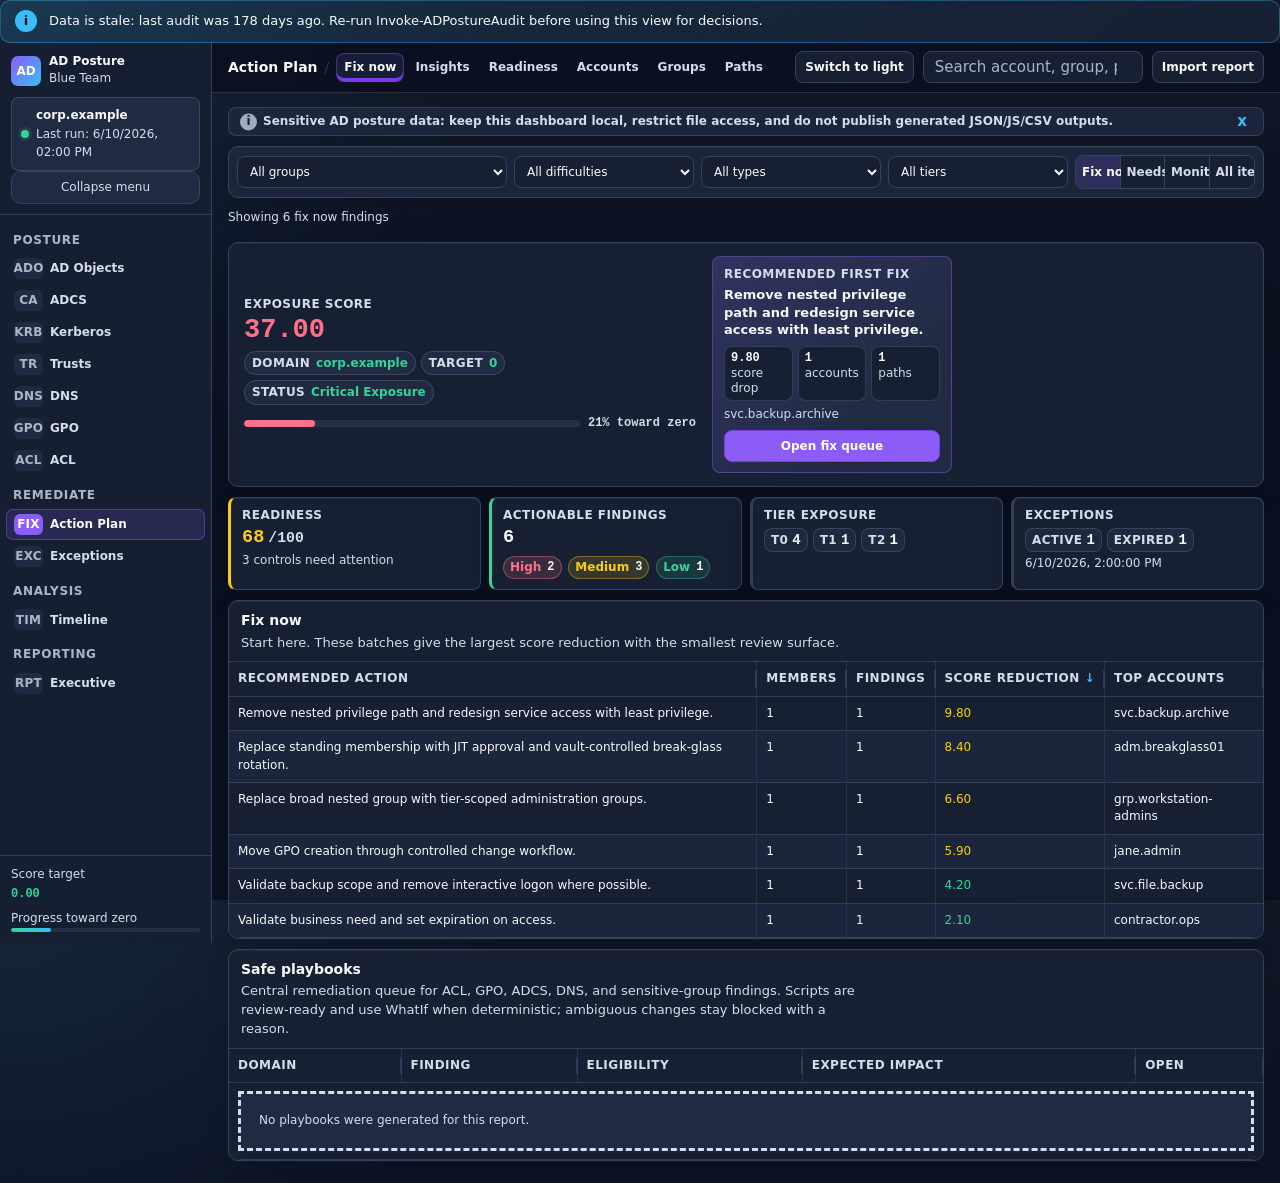
==== commit b5c7eb7a: "Harden v1.3.0: collection fidelity, dashboard UX, Pester 5, demo/tour split Collection: - SID-first " ====
--- a/dashboard/index.html
+++ b/dashboard/index.html
@@ -6,7 +6,7 @@
   <meta name="referrer" content="no-referrer" />
   <meta http-equiv="Content-Security-Policy" content="default-src 'self'; script-src 'self'; style-src 'self' 'unsafe-inline'; img-src 'self' data:; object-src 'none'; base-uri 'none'; form-action 'none'" />
   <title>AD Posture - Action Plan</title>
-  <link rel="stylesheet" href="styles-v2.css" />
+  <link rel="stylesheet" href="styles-v2.css?v=1.3.0" />
 </head>
 <body data-page="index.html">
 <div class="shell">
@@ -86,14 +86,7 @@
       </div>
       <div class="filter-summary" id="filter-summary" aria-live="polite"></div>
       <div class="score-hero">
-        <div class="ring-wrap">
-          <svg viewBox="0 0 80 80" aria-hidden="true">
-            <circle cx="40" cy="40" r="30" fill="none" stroke="var(--surface-2)" stroke-width="9"></circle>
-            <circle id="score-ring-fill" cx="40" cy="40" r="30" fill="none" stroke="var(--danger)" stroke-width="9" stroke-linecap="round" stroke-dasharray="188.5" stroke-dashoffset="188.5" transform="rotate(-90 40 40)"></circle>
-          </svg>
-          <div class="ring-center"><span class="ring-num" id="ring-num">-</span><span class="ring-lbl">score</span></div>
-        </div>
-        <div class="score-info">
+                <div class="score-info">
           <div class="score-kpi-label">Exposure score</div>
           <div class="score-kpi-val" id="kpi-score">-</div>
           <div class="score-kpi-sub">Target: <span id="kpi-target">0</span> &nbsp; / &nbsp; Domain: <span id="kpi-domain">-</span></div>
@@ -243,9 +236,10 @@
     </main>
   </div>
 </div>
-  <script src="bootstrap.js"></script>
-  <script src="shared.js"></script>
-  <script src="app.js"></script>
-  <script src="table-tools.js"></script>
+  <script src="dashboard-data.js"></script>
+  <script src="demo-data.js?v=1.3.0"></script>
+  <script src="shared.js?v=1.3.0"></script>
+  <script src="app.js?v=1.3.0"></script>
+  <script src="table-tools.js?v=1.3.0"></script>
 </body>
 </html>
--- a/dashboard/styles-v2.css
+++ b/dashboard/styles-v2.css
@@ -14,8 +14,8 @@
   --border: #33435f;
   --border-soft: rgba(148, 163, 184, 0.22);
   --text: #f8fafc;
-  --muted: #cbd5e1;
-  --subtle: #94a3b8;
+  --muted: #d4dde9;
+  --subtle: #aab6c8;
   --risk: #fb7185;
   --danger: #fb7185;
   --risk-strong: #f43f5e;
@@ -65,8 +65,8 @@
   --border: #c4d2e2;
   --border-soft: rgba(71, 85, 105, 0.22);
   --text: #0f172a;
-  --muted: #475569;
-  --subtle: #64748b;
+  --muted: #334155;
+  --subtle: #475569;
   --risk: #be123c;
   --danger: #be123c;
   --risk-strong: #9f1239;
@@ -155,7 +155,7 @@
   background: var(--surface-2);
   color: var(--muted);
   font: inherit;
-  font-size: 11px;
+  font-size: 12px;
   cursor: pointer;
 }
 
@@ -186,7 +186,7 @@
   display: inline-block;
   margin-top: 6px;
   color: var(--accent);
-  font-size: 11px;
+  font-size: 12px;
   font-weight: 800;
 }
 
@@ -264,7 +264,7 @@
 .sb-logo-ver,
 .sb-domain-sub,
 .sb-footer-label {
-  font-size: 11px;
+  font-size: 12px;
 }
 
 .sb-domain {
@@ -301,7 +301,7 @@
 .sb-section-label {
   padding: 16px 10px 7px;
   color: var(--subtle);
-  font-size: 11px;
+  font-size: 12px;
   font-weight: 760;
   letter-spacing: 0.055em;
   text-transform: uppercase;
@@ -338,7 +338,7 @@
   border-radius: var(--radius);
   background: var(--surface-2);
   color: var(--subtle);
-  font-size: 10px;
+  font-size: 12px;
   font-weight: 850;
   letter-spacing: 0.02em;
   flex: 0 0 auto;
@@ -743,7 +743,7 @@
   border-radius: 50%;
   background: color-mix(in srgb, var(--text) 10%, transparent);
   color: var(--muted);
-  font-size: 11px;
+  font-size: 12px;
   font-weight: 850;
 }
 
@@ -803,7 +803,7 @@
 .ring-lbl {
   margin-top: 3px;
   color: var(--muted);
-  font-size: 11px;
+  font-size: 12px;
 }
 
 .score-info {
@@ -855,7 +855,7 @@
 .score-context em,
 .metric-pair em {
   color: var(--muted);
-  font-size: 11px;
+  font-size: 12px;
   font-style: normal;
   font-weight: 800;
   letter-spacing: 0.03em;
@@ -1006,7 +1006,7 @@
 .metric-unit {
   margin-left: 4px;
   color: var(--muted);
-  font-size: 0.66em;
+  font-size: 0.8em;
   font-weight: 760;
 }
 
@@ -1218,7 +1218,7 @@
 .profile-score-label {
   grid-area: label;
   color: var(--muted);
-  font-size: 11px;
+  font-size: 12px;
   font-weight: 820;
   letter-spacing: 0.04em;
   text-transform: uppercase;
@@ -1393,6 +1393,7 @@
 
 .table-scroll {
   overflow: auto;
+  max-height: 65vh;
   border-top: 1px solid var(--border-soft);
   border-radius: 0 0 var(--radius-xl) var(--radius-xl);
   scrollbar-color: var(--accent-str) var(--surface-2);
@@ -1487,12 +1488,12 @@
 }
 
 .sorted-asc::after {
-  content: " â†‘";
+  content: " \2191";
   color: var(--trust);
 }
 
 .sorted-desc::after {
-  content: " â†“";
+  content: " \2193";
   color: var(--trust);
 }
 
@@ -1529,6 +1530,12 @@
 .rank-main strong,
 .rank-main span {
   overflow-wrap: anywhere;
+}
+
+/* Readability floor: <small> uses the browser "smaller" keyword (~10px in 12px tables),
+   which bypassed the explicit font-size floor. Pin it so report text stays >= 12px. */
+small {
+  font-size: 12px;
 }
 
 .link-button {
@@ -1878,7 +1885,7 @@
 
 #os-table .os-values-cell span {
   color: var(--muted);
-  font-size: 11px;
+  font-size: 12px;
   text-transform: uppercase;
 }
 
@@ -2184,7 +2191,7 @@
   height: 17px;
   background: color-mix(in srgb, var(--muted) 72%, var(--surface-2));
   color: var(--surface);
-  font-size: 11px;
+  font-size: 12px;
   font-weight: 850;
 }
 
@@ -2313,7 +2320,7 @@
   width: 30px;
   height: 30px;
   border-radius: 7px;
-  font-size: 10px;
+  font-size: 12px;
 }
 
 .sb-logo-text {
@@ -2328,13 +2335,13 @@
 }
 
 .sb-domain-name {
-  font-size: 11px;
+  font-size: 12px;
 }
 
 .sb-logo-ver,
 .sb-domain-sub,
 .sb-footer-label {
-  font-size: 9px;
+  font-size: 12px;
 }
 
 .sb-nav {
@@ -2343,7 +2350,7 @@
 
 .sb-section-label {
   padding: 9px 7px 4px;
-  font-size: 9px;
+  font-size: 12px;
 }
 
 .sb-item {
@@ -2359,7 +2366,7 @@
   width: 29px;
   height: 21px;
   border-radius: 6px;
-  font-size: 8px;
+  font-size: 12px;
 }
 
 .sb-footer {
@@ -2394,7 +2401,7 @@
 }
 
 .topbar-sub {
-  font-size: 11px;
+  font-size: 12px;
 }
 
 .topbar-tabs {
@@ -2404,7 +2411,7 @@
 .topbar-tab {
   min-height: 29px;
   padding: 4px 7px;
-  font-size: 11px;
+  font-size: 12px;
 }
 
 .search-box,
@@ -2428,7 +2435,7 @@
 .next-action-button {
   gap: 5px;
   padding: 5px 9px;
-  font-size: 11px;
+  font-size: 12px;
 }
 
 .search-box {
@@ -2447,7 +2454,7 @@
 .content > .security-banner {
   min-height: 28px;
   border-radius: var(--radius);
-  font-size: 11px;
+  font-size: 12px;
   line-height: 1.3;
 }
 
@@ -2474,7 +2481,7 @@
 
 .scope-option,
 .btn-clear-filters {
-  font-size: 11px;
+  font-size: 12px;
 }
 
 .filter-summary {
@@ -2485,7 +2492,7 @@
 .filter-chip,
 .filter-clear {
   min-height: 24px;
-  font-size: 11px;
+  font-size: 12px;
 }
 
 .score-hero {
@@ -2512,7 +2519,7 @@
 .chart-tile h3,
 th,
 .next-action-label {
-  font-size: 10px;
+  font-size: 12px;
 }
 
 .score-kpi-val {
@@ -2523,7 +2530,7 @@
 .score-kpi-sub {
   gap: 5px;
   margin-top: 6px;
-  font-size: 11px;
+  font-size: 12px;
 }
 
 .score-context {
@@ -2537,7 +2544,7 @@
 }
 
 .score-progress-pct {
-  font-size: 10px;
+  font-size: 12px;
 }
 
 .next-action {
@@ -2553,7 +2560,7 @@
 .next-action-meta,
 .next-action-accounts {
   margin-top: 4px;
-  font-size: 10px;
+  font-size: 12px;
 }
 
 .next-action-stats {
@@ -2563,7 +2570,7 @@
 
 .next-action-stats span {
   padding: 4px 6px;
-  font-size: 9px;
+  font-size: 12px;
 }
 
 .next-action-stats strong {
@@ -2684,13 +2691,13 @@
 
 .kpi-sub {
   margin-top: 3px;
-  font-size: 10px;
+  font-size: 12px;
 }
 
 .metric-composite {
   gap: 5px;
   margin-top: 5px;
-  font-size: 11px;
+  font-size: 12px;
 }
 
 .metric-pair {
@@ -2706,7 +2713,7 @@
   min-height: 22px;
   margin: 4px 3px 0 0;
   padding: 2px 6px;
-  font-size: 10px;
+  font-size: 12px;
 }
 
 .panel {
@@ -2781,7 +2788,7 @@
 }
 
 .scorecard-item .sub {
-  font-size: 11px;
+  font-size: 12px;
   line-height: 1.4;
 }
 
@@ -2810,7 +2817,7 @@
 .bar-label,
 .bar-label strong,
 .legend-item strong {
-  font-size: 11px;
+  font-size: 12px;
 }
 
 .donut-row {
@@ -2866,7 +2873,7 @@
 
 .executive-brief .sub {
   margin: 6px 0 0 !important;
-  font-size: 10px;
+  font-size: 12px;
 }
 
 .executive-remediation .metric-composite {
@@ -2970,3 +2977,46 @@
     grid-template-columns: repeat(auto-fit, minmax(130px, 1fr));
   }
 }
+
+/* Centered blocking loading overlay shown while large reports parse and render. */
+.loading-overlay {
+  position: fixed;
+  inset: 0;
+  z-index: 9980;
+  display: flex;
+  align-items: center;
+  justify-content: center;
+  background: color-mix(in srgb, var(--bg, #0b1220) 88%, transparent);
+}
+
+.loading-overlay-card {
+  display: flex;
+  align-items: center;
+  gap: 14px;
+  padding: 18px 26px;
+  border: 1px solid var(--border, #2b3b55);
+  border-radius: 14px;
+  background: var(--surface, #0b1220);
+  color: var(--text, #e5eefb);
+  font-weight: 700;
+  font-size: 15px;
+  box-shadow: 0 20px 70px rgba(0, 0, 0, .45);
+}
+
+.loading-overlay-spinner {
+  width: 22px;
+  height: 22px;
+  border-radius: 50%;
+  border: 3px solid var(--surface-2, #142033);
+  border-top-color: var(--accent, #3b82f6);
+  animation: adposture-spin 0.9s linear infinite;
+}
+
+@keyframes adposture-spin {
+  to { transform: rotate(360deg); }
+}
+
+.table-more-row td {
+  text-align: center;
+  padding: 14px;
+}
